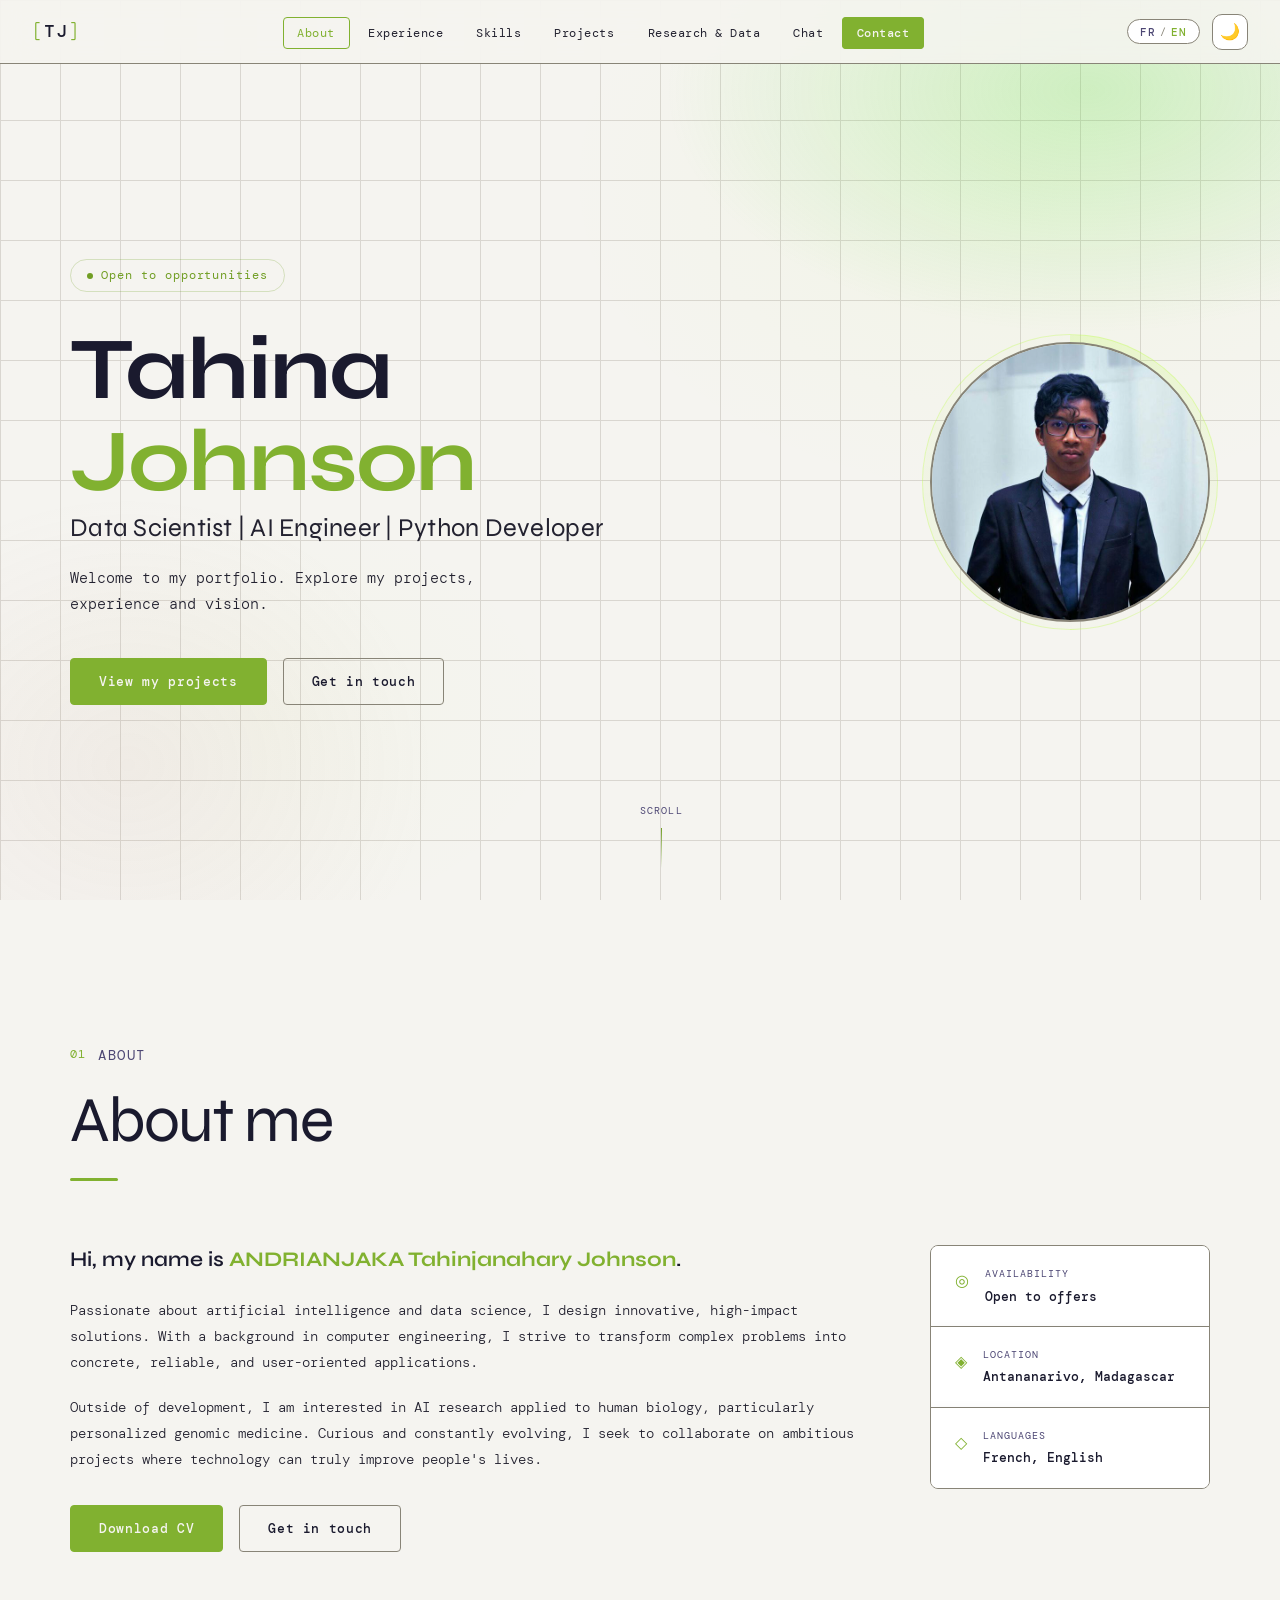
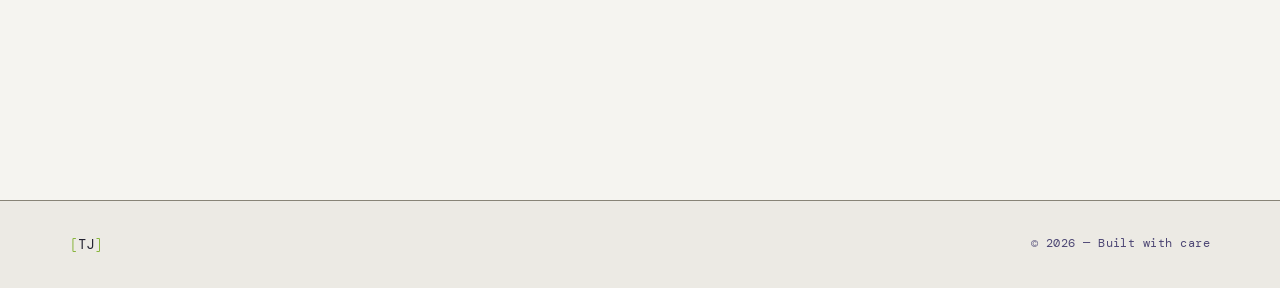
==== pages/about.html @ 4e6c9aa5 "premier envoi du portfolio" ====
<!DOCTYPE html>
<html lang="en">
<head>
  <meta charset="UTF-8" />
  <meta name="viewport" content="width=device-width, initial-scale=1.0" />
  <title>Portfolio — Your Name</title>
  <link rel="preconnect" href="https://fonts.googleapis.com" />
  <link rel="preconnect" href="https://fonts.gstatic.com" crossorigin />
  <link href="https://fonts.googleapis.com/css2?family=Syne:wght@400;600;700;800&family=DM+Mono:wght@300;400;500&display=swap" rel="stylesheet" />
  <link rel="stylesheet" href="../css/style.css" />
  <!-- Anti-flash: apply theme before render -->
  <script>
    (function(){
      var m = localStorage.getItem('portfolio-color-mode');
      if (!m) m = window.matchMedia('(prefers-color-scheme: light)').matches ? 'light' : 'dark';
      document.documentElement.setAttribute('data-color-mode', m);
    })();
  </script>
</head>
<body>

  <!-- HERO -->
  <section class="hero" id="hero">
    <div class="hero-noise"></div>
    <div class="hero-grid-lines"></div>
    <div class="container hero-inner">

      <div class="hero-split">
        <!-- LEFT: text -->
        <div class="hero-text">
          <div class="hero-tag"><span class="dot"></span> <span data-i18n="hero.available"></span></div>
          <h1 class="hero-title">
            Tahina <span class="accent">Johnson</span><br/>
            <span class="hero-sub" data-i18n="hero.role"></span>
          </h1>
          <p class="hero-desc" data-i18n="hero.desc"></p>
          <div class="hero-actions">
            <a href="projects.html" class="btn btn--primary" data-i18n="hero.cta_projects"></a>
            <a href="contact.html"  class="btn btn--ghost"   data-i18n="hero.cta_contact"></a>
          </div>
        </div>

        <!-- RIGHT: photo -->
        <div class="hero-photo-wrap">
          <div class="hero-photo-ring"></div>
          <img
            src="../assets/my-photo.png"
            alt="Profile photo"
            class="hero-photo"
            onerror="this.style.display='none';this.parentElement.querySelector('.hero-photo-placeholder').style.display='flex';"
          />
        </div>
      </div>

    </div>
    <div class="hero-scroll-hint">
      <span data-i18n="hero.scroll"></span>
      <div class="scroll-line"></div>
    </div>
  </section>

  <!-- ABOUT CONTENT -->
  <main class="page-main">
    <div class="container">

      <div class="page-header reveal">
        <div class="page-header-meta">
          <span class="section-index">01</span>
          <span class="page-breadcrumb" data-i18n="about.breadcrumb"></span>
        </div>
        <h1 class="page-title" data-i18n="about.title"></h1>
        <div class="page-title-line"></div>
      </div>

      <div class="about-body reveal">

        <div class="about-bio">
          <p class="about-greeting">
            <span data-i18n="about.bio_intro"></span>
            <strong class="accent"> ANDRIANJAKA Tahinjanahary Johnson</strong>.
          </p>
          <p class="about-text" data-i18n="about.bio_p1"></p>
          <p class="about-text" data-i18n="about.bio_p2"></p>
          <div class="about-actions">
            <a href="../assets/cv.pdf" download class="btn btn--primary" data-i18n="about.download_cv"></a>
            <a href="contact.html" class="btn btn--ghost" data-i18n="about.contact_me"></a>
          </div>
        </div>

        <aside class="about-sidebar">
          <div class="about-card">
            <span class="about-card-icon">◎</span>
            <div>
              <p class="about-card-label" data-i18n="about.available_label"></p>
              <p class="about-card-value accent" data-i18n="about.available_value"></p>
            </div>
          </div>
          <div class="about-card">
            <span class="about-card-icon">◈</span>
            <div>
              <p class="about-card-label">Location</p>
              <p class="about-card-value" data-i18n="about.location"></p>
            </div>
          </div>
          <div class="about-card">
            <span class="about-card-icon">◇</span>
            <div>
              <p class="about-card-label" data-i18n="about.lang_label"></p>
              <p class="about-card-value" data-i18n="about.lang_value"></p>
            </div>
          </div>
        </aside>

      </div>

    </div>
  </main>

  <footer class="footer">
    <div class="container footer-inner">
      <span class="footer-logo"><span class="logo-bracket">[</span>TJ<span class="logo-bracket">]</span></span>
      <span class="footer-copy" data-i18n="footer.copy"></span>
    </div>
  </footer>

  <script src="../js/i18n.js"></script>
  <script src="../js/nav.js"></script>
  <script>injectNav('about');</script>
</body>
</html>
---- css/style.css ----
/* === RESET & BASE === */
*, *::before, *::after { box-sizing: border-box; margin: 0; padding: 0; }

:root {
  /* ── Structural (unchanged) ── */
  --nav-h:        64px;
  --font-display: 'Syne', sans-serif;
  --font-mono:    'DM Mono', monospace;
  --accent:       #719e24;
  --accent-dim:   #8ecc20;
  /* page theme defaults */
  --page-accent:   #81b130;
  --page-halo-1:   rgba(91, 224, 65, 0.24);
  --page-halo-2:   rgba(201, 147, 147, 0.082);
  --page-h1-pos:   85% 10%;
  --page-h2-pos:   10% 85%;
  --page-grid-deg: 90deg;
  --page-grid-sz:  60px 60px;
}

/* ═══════════════════════════════════
   COLOR MODE — DARK (default)
═══════════════════════════════════ */
:root,
[data-color-mode="dark"] {
  --bg:      #0a0a0f;
  --bg-alt:  #0f0f17;
  --surface: #14141e;
  --border:  #414150;
  --text-1:  #f0eeea;
  --text-2:  #cdcdd3;
  --text-3:  #c8c8e2;

  /* Nav */
  --nav-bg:        rgba(10,10,15,0.85);
  --nav-bg-scroll: rgba(10,10,15,0.97);

  /* Cards */
  --card-hatch: var(--card-hatch);

  /* Inputs */
  --input-bg:    rgba(255,255,255,0.03);
  --input-focus: rgba(167,139,250,0.08);

  /* Theme toggle icon */
  --theme-icon: '☀️';
}

/* ═══════════════════════════════════
   COLOR MODE — LIGHT
═══════════════════════════════════ */
[data-color-mode="light"] {
  --bg:      #f5f4f0;
  --bg-alt:  #eceae4;
  --surface: #ffffff;
  --border:  #888477;
  --text-1:  #1a1a2e;
  --text-2:  #232230;
  --text-3:  #4d4774;

  /* Nav */
  --nav-bg:        rgba(245,244,240,0.88);
  --nav-bg-scroll: rgba(245,244,240,0.98);

  /* Cards */
  --card-hatch: rgba(0,0,0,0.012);

  /* Inputs */
  --input-bg:    rgba(0,0,0,0.03);
  --input-focus: rgba(167,139,250,0.06);

  /* Theme toggle icon */
  --theme-icon: '🌙';
}

html { scroll-behavior: smooth; font-size: 16px; }
body {
  background: var(--bg);
  color: var(--text-1);
  font-family: var(--font-display);
  overflow-x: hidden;
  line-height: 1.6;
}
a { color: inherit; text-decoration: none; }
ul { list-style: none; }

.container {
  width: min(1140px, 100% - 3rem);
  margin-inline: auto;
}

/* =====================
   PAGE THEMES
===================== */
[data-theme="experience"] {
  --page-accent: #3cc4ff; --page-halo-1: rgba(60,196,255,0.06); --page-halo-2: rgba(60,196,255,0.03);
  --page-h1-pos: 20% 15%; --page-h2-pos: 80% 80%; --page-grid-deg: 75deg; --page-grid-sz: 70px 70px;
}
[data-theme="skills"] {
  --page-accent: #a78bfa; --page-halo-1: rgba(167,139,250,0.07); --page-halo-2: rgba(167,139,250,0.03);
  --page-h1-pos: 50% 5%; --page-h2-pos: 50% 95%; --page-grid-deg: 90deg; --page-grid-sz: 48px 48px;
}
[data-theme="projects"] {
  --page-accent: #ff8c3c; --page-halo-1: rgba(255,140,60,0.07); --page-halo-2: rgba(255,140,60,0.03);
  --page-h1-pos: 90% 20%; --page-h2-pos: 5% 70%; --page-grid-deg: 60deg; --page-grid-sz: 80px 80px;
}
[data-theme="research"] {
  --page-accent: #2dd4bf; --page-halo-1: rgba(45,212,191,0.06); --page-halo-2: rgba(45,212,191,0.03);
  --page-h1-pos: 15% 20%; --page-h2-pos: 85% 75%; --page-grid-deg: 45deg; --page-grid-sz: 55px 55px;
}
[data-theme="chat"] {
  --page-accent: #f472b6; --page-halo-1: rgba(244,114,182,0.06); --page-halo-2: rgba(244,114,182,0.025);
  --page-h1-pos: 70% 10%; --page-h2-pos: 20% 80%; --page-grid-deg: 120deg; --page-grid-sz: 65px 65px;
}
[data-theme="contact"] {
  --page-accent: #fbbf24; --page-halo-1: rgba(251,191,36,0.06); --page-halo-2: rgba(251,191,36,0.025);
  --page-h1-pos: 80% 15%; --page-h2-pos: 15% 85%; --page-grid-deg: 90deg; --page-grid-sz: 72px 72px;
}

/* =====================
   NAVBAR
===================== */
.nav-wrapper {
  position: fixed;
  top: 0; left: 0; right: 0;
  z-index: 100;
}

.navbar {
  display: flex;
  align-items: center;
  justify-content: space-between;
  height: var(--nav-h);
  padding: 0 2rem;
  background: var(--nav-bg);
  backdrop-filter: blur(16px);
  border-bottom: 1px solid var(--border);
  transition: background 0.3s;
}

.navbar.scrolled { background: var(--nav-bg-scroll); }

.nav-logo {
  font-family: var(--font-mono);
  font-size: 1.1rem;
  font-weight: 500;
  letter-spacing: 0.05em;
  color: var(--text-1);
  transition: color 0.2s;
  flex-shrink: 0;
}
.nav-logo:hover { color: var(--page-accent, var(--accent)); }
.logo-bracket { color: var(--page-accent, var(--accent)); font-weight: 300; }

.nav-links {
  display: flex;
  align-items: center;
  gap: 0.25rem;
  flex: 1;
  justify-content: center;
}

.nav-link {
  font-family: var(--font-mono);
  font-size: 0.78rem;
  font-weight: 400;
  letter-spacing: 0.04em;
  color: var(--text-2);
  padding: 0.45rem 0.85rem;
  border-radius: 4px;
  border: 1px solid transparent;
  transition: color 0.2s, border-color 0.2s, background 0.2s;
  white-space: nowrap;
}
.nav-link:hover { color: var(--text-1); background: var(--surface); }
.nav-link.active { color: var(--page-accent) !important; border-color: var(--page-accent) !important; }
.nav-link--cta {
  color: var(--bg) !important;
  background: var(--page-accent, var(--accent));
  border-color: var(--page-accent, var(--accent));
  font-weight: 500;
}
.nav-link--cta:hover { opacity: 0.85; transform: translateY(-1px); }

/* Right side: lang + hamburger */
.nav-right {
  display: flex;
  align-items: center;
  gap: 0.75rem;
  flex-shrink: 0;
}

/* Lang switcher */
.lang-switch {
  display: flex;
  align-items: center;
  gap: 0.3rem;
  background: var(--surface);
  border: 1px solid var(--border);
  border-radius: 100px;
  padding: 0.3rem 0.75rem;
  cursor: pointer;
  transition: border-color 0.2s;
}
.lang-switch:hover { border-color: var(--text-3); }

.lang-opt {
  font-family: var(--font-mono);
  font-size: 0.68rem;
  font-weight: 500;
  letter-spacing: 0.08em;
  color: var(--text-3);
  transition: color 0.2s;
}
.lang-opt.lang-active { color: var(--page-accent, var(--accent)); }
.lang-sep { font-family: var(--font-mono); font-size: 0.6rem; color: var(--border); }

/* Hamburger */
.hamburger {
  display: none;
  flex-direction: column;
  gap: 5px;
  background: none;
  border: none;
  cursor: pointer;
  padding: 4px;
}
.hamburger span {
  display: block;
  width: 22px; height: 1.5px;
  background: var(--text-2);
  transition: transform 0.3s, opacity 0.3s;
}
.hamburger.open span:nth-child(1) { transform: translateY(6.5px) rotate(45deg); }
.hamburger.open span:nth-child(2) { opacity: 0; }
.hamburger.open span:nth-child(3) { transform: translateY(-6.5px) rotate(-45deg); }

/* =====================
   HERO
===================== */
.hero {
  position: relative;
  min-height: 100svh;
  display: flex;
  align-items: center;
  overflow: hidden;
  padding-top: var(--nav-h);
}

.hero-noise {
  position: absolute; inset: 0;
  background-image:
    radial-gradient(ellipse 60% 60% at 80% 20%, rgba(184,255,60,0.06) 0%, transparent 60%),
    radial-gradient(ellipse 40% 40% at 20% 80%, rgba(184,255,60,0.03) 0%, transparent 60%);
  pointer-events: none;
}

.hero-grid-lines {
  position: absolute; inset: 0;
  background-image:
    linear-gradient(var(--border) 1px, transparent 1px),
    linear-gradient(90deg, var(--border) 1px, transparent 1px);
  background-size: 60px 60px;
  opacity: 0.4;
  pointer-events: none;
}

.hero-inner {
  position: relative;
  z-index: 1;
  padding-block: 5rem;
}

/* Hero split layout (text left, photo right) */
.hero-split {
  display: grid;
  grid-template-columns: 1fr auto;
  align-items: center;
  gap: 4rem;
}

.hero-text { max-width: 600px; }

.hero-tag {
  display: inline-flex;
  align-items: center;
  gap: 0.5rem;
  font-family: var(--font-mono);
  font-size: 0.75rem;
  letter-spacing: 0.08em;
  color: var(--accent);
  border: 1px solid rgba(118, 163, 41, 0.25);
  border-radius: 100px;
  padding: 0.35rem 1rem;
  margin-bottom: 2rem;
  animation: fadeUp 0.8s 0.1s both;
}

.dot {
  width: 6px; height: 6px;
  border-radius: 50%;
  background: var(--accent);
  animation: pulse 2s infinite;
}
@keyframes pulse { 0%,100%{opacity:1} 50%{opacity:0.3} }

.hero-title {
  font-size: clamp(3rem, 7vw, 5.5rem);
  font-weight: 700;
  line-height: 1.05;
  letter-spacing: -0.02em;
  margin-bottom: 1.5rem;
  animation: fadeUp 0.8s 0.2s both;
}

.accent { color: var(--page-accent, var(--accent)); }

.hero-sub {
  display: block;
  font-size: clamp(1rem, 2.2vw, 1.6rem);
  font-weight: 400;
  color: var(--text-2);
  letter-spacing: 0.01em;
  margin-top: 0.25em;
}

.hero-desc {
  max-width: 480px;
  color: var(--text-2);
  font-size: 0.95rem;
  font-family: var(--font-mono);
  font-weight: 300;
  line-height: 1.7;
  margin-bottom: 2.5rem;
  animation: fadeUp 0.8s 0.3s both;
}

.hero-actions {
  display: flex;
  gap: 1rem;
  flex-wrap: wrap;
  animation: fadeUp 0.8s 0.4s both;
}

/* Photo */
.hero-photo-wrap {
  position: relative;
  width: 280px; height: 280px;
  flex-shrink: 0;
  animation: fadeUp 0.8s 0.35s both;
}

.hero-photo-ring {
  position: absolute;
  inset: -8px;
  border-radius: 50%;
  border: 1.5px solid rgba(184,255,60,0.3);
  animation: spinRing 14s linear infinite;
  background: conic-gradient(
    from 0deg,
    rgba(184,255,60,0.2) 0%,
    transparent 40%,
    rgba(184,255,60,0.08) 70%,
    transparent 100%
  );
}
@keyframes spinRing { from{transform:rotate(0deg)} to{transform:rotate(360deg)} }

.hero-photo {
  width: 100%; height: 100%;
  object-fit: cover;
  border-radius: 50%;
  border: 2px solid var(--border);
  display: block;
  position: relative;
  z-index: 1;
}

.hero-photo-placeholder {
  position: absolute; inset: 0;
  border-radius: 50%;
  background: var(--surface);
  border: 2px solid var(--border);
  display: flex;
  align-items: center;
  justify-content: center;
  z-index: 1;
  font-family: var(--font-mono);
  font-size: 2.2rem;
  font-weight: 700;
  color: var(--accent);
  letter-spacing: 0.05em;
}

/* Scroll hint */
.hero-scroll-hint {
  position: absolute;
  bottom: 2rem; left: 50%;
  transform: translateX(-50%);
  display: flex;
  flex-direction: column;
  align-items: center;
  gap: 0.5rem;
  animation: fadeUp 1s 0.8s both;
}
.hero-scroll-hint span {
  font-family: var(--font-mono);
  font-size: 0.65rem;
  letter-spacing: 0.12em;
  color: var(--text-3);
  text-transform: uppercase;
}
.scroll-line {
  width: 1px; height: 40px;
  background: linear-gradient(var(--accent), transparent);
  animation: scrollDown 1.8s ease-in-out infinite;
}
@keyframes scrollDown {
  0%   { transform:scaleY(0); transform-origin:top; opacity:0; }
  40%  { transform:scaleY(1); transform-origin:top; opacity:1; }
  60%  { transform:scaleY(1); transform-origin:bottom; opacity:1; }
  100% { transform:scaleY(0); transform-origin:bottom; opacity:0; }
}

/* Buttons */
.btn {
  display: inline-flex;
  align-items: center;
  gap: 0.5rem;
  padding: 0.75rem 1.75rem;
  font-family: var(--font-mono);
  font-size: 0.82rem;
  font-weight: 500;
  letter-spacing: 0.05em;
  border-radius: 4px;
  border: 1px solid transparent;
  cursor: pointer;
  transition: all 0.2s;
}
.btn--primary {
  background: var(--page-accent, var(--accent));
  color: var(--bg);
  border-color: var(--page-accent, var(--accent));
}
.btn--primary:hover { opacity: 0.85; transform: translateY(-2px); }
.btn--ghost {
  background: transparent;
  color: var(--text-1);
  border-color: var(--border);
}
.btn--ghost:hover { border-color: var(--text-2); transform: translateY(-2px); }

/* =====================
   ABOUT SECTION
===================== */
.about-body {
  display: grid;
  grid-template-columns: 1fr 280px;
  gap: 4rem;
  align-items: start;
}

.about-greeting {
  font-size: clamp(1.1rem, 2vw, 1.3rem);
  font-weight: 600;
  color: var(--text-1);
  margin-bottom: 1.5rem;
  line-height: 1.4;
}

.about-text {
  font-family: var(--font-mono);
  font-size: 0.9rem;
  font-weight: 300;
  color: var(--text-2);
  line-height: 1.8;
  margin-bottom: 1.2rem;
}

.about-actions {
  display: flex;
  gap: 1rem;
  flex-wrap: wrap;
  margin-top: 2rem;
}

.about-sidebar {
  display: flex;
  flex-direction: column;
  border: 1px solid var(--border);
  border-radius: 8px;
  overflow: hidden;
}

.about-card {
  display: flex;
  align-items: flex-start;
  gap: 1rem;
  padding: 1.25rem 1.5rem;
  background: var(--surface);
  border-bottom: 1px solid var(--border);
  transition: background 0.2s;
}
.about-card:last-child { border-bottom: none; }
.about-card:hover { background: var(--bg-alt); }

.about-card-icon {
  font-size: 1rem;
  color: var(--page-accent, var(--accent));
  flex-shrink: 0;
  margin-top: 2px;
}
.about-card-label {
  font-family: var(--font-mono);
  font-size: 0.65rem;
  letter-spacing: 0.1em;
  color: var(--text-3);
  text-transform: uppercase;
  margin-bottom: 0.3rem;
}
.about-card-value {
  font-family: var(--font-mono);
  font-size: 0.82rem;
  font-weight: 500;
  color: var(--text-1);
  line-height: 1.4;
}

/* =====================
   COMING SOON
===================== */
.coming-soon {
  display: flex;
  flex-direction: column;
  align-items: center;
  justify-content: center;
  gap: 1.25rem;
  min-height: 220px;
  border: 1px dashed var(--border);
  border-radius: 8px;
  background: repeating-linear-gradient(
    -45deg, transparent, transparent 8px,
    var(--card-hatch) 8px, var(--card-hatch) 16px
  );
}
.cs-icon {
  font-size: 2rem;
  color: var(--page-accent, var(--accent));
  opacity: 0.4;
  animation: rotate 6s linear infinite;
}
@keyframes rotate { from{transform:rotate(0deg)} to{transform:rotate(360deg)} }
.cs-text {
  font-family: var(--font-mono);
  font-size: 0.78rem;
  letter-spacing: 0.1em;
  color: var(--text-3);
  text-transform: uppercase;
}

/* =====================
   FOOTER
===================== */
.footer {
  padding-block: 2rem;
  border-top: 1px solid var(--border);
}
.footer-inner {
  display: flex;
  align-items: center;
  justify-content: space-between;
  gap: 1rem;
  flex-wrap: wrap;
}
.footer-logo {
  font-family: var(--font-mono);
  font-size: 0.9rem;
  color: var(--text-2);
}
.footer-copy {
  font-family: var(--font-mono);
  font-size: 0.72rem;
  color: var(--text-3);
  letter-spacing: 0.04em;
}

/* =====================
   INNER PAGES
===================== */
.page-main {
  position: relative;
  min-height: 100svh;
  padding-top: calc(var(--nav-h) + 5rem);
  padding-bottom: 7rem;
  overflow: hidden;
}
.page-main::before {
  content: '';
  position: fixed; inset: 0;
  background-image:
    linear-gradient(var(--page-grid-deg), var(--border) 1px, transparent 1px),
    linear-gradient(calc(var(--page-grid-deg) + 90deg), var(--border) 1px, transparent 1px);
  background-size: var(--page-grid-sz);
  opacity: 0.28;
  pointer-events: none;
  z-index: 0;
}
.page-main::after {
  content: '';
  position: fixed; inset: 0;
  background:
    radial-gradient(ellipse 55% 45% at var(--page-h1-pos), var(--page-halo-1) 0%, transparent 60%),
    radial-gradient(ellipse 40% 50% at var(--page-h2-pos), var(--page-halo-2) 0%, transparent 60%);
  pointer-events: none;
  z-index: 0;
}
.page-main .container { position: relative; z-index: 1; }

.page-header { margin-bottom: 4rem; }
.page-header-meta {
  display: flex;
  align-items: center;
  gap: 0.75rem;
  margin-bottom: 1.25rem;
}
.page-breadcrumb {
  font-family: var(--font-mono);
  font-size: 0.9rem;
  letter-spacing: 0.1em;
  color: var(--text-3);
  text-transform: uppercase;
}
.section-index {
  font-family: var(--font-mono);
  font-size: 0.72rem;
  color: var(--page-accent, var(--accent));
  letter-spacing: 0.1em;
}
.page-title {
  font-size: clamp(2rem, 5vw, 5rem);
  font-weight: 350;
  letter-spacing: -0.025em;
  line-height: 1.05;
  color: var(--text-1);
  margin-bottom: 1.5rem;
}
.page-title-line {
  width: 48px; height: 3px;
  background: var(--page-accent, var(--accent));
  border-radius: 2px;
}

/* =====================
   ANIMATIONS
===================== */
@keyframes fadeUp {
  from { opacity: 0; transform: translateY(24px); }
  to   { opacity: 1; transform: translateY(0); }
}

/* =====================
   RESPONSIVE
===================== */
@media (max-width: 900px) {
  .nav-links {
    position: fixed;
    top: var(--nav-h); left: 0; right: 0;
    background: var(--nav-bg-scroll);
    flex-direction: column;
    align-items: stretch;
    padding: 1.5rem 1.5rem 2rem;
    gap: 0.25rem;
    border-bottom: 1px solid var(--border);
    transform: translateY(-110%);
    opacity: 0;
    transition: transform 0.35s cubic-bezier(0.4,0,0.2,1), opacity 0.35s;
    pointer-events: none;
  }
  .nav-links.open { transform: translateY(0); opacity: 1; pointer-events: auto; }
  .nav-link { font-size: 0.9rem; padding: 0.75rem 1rem; }
  .hamburger { display: flex; }

  .hero-split {
    grid-template-columns: 1fr;
    text-align: center;
  }
  .hero-photo-wrap {
    width: 200px; height: 200px;
    margin: 0 auto;
    order: -1;
  }
  .hero-desc { max-width: 100%; }
  .hero-actions { justify-content: center; }
  .hero-tag { margin-left: auto; margin-right: auto; }

  .about-body {
    grid-template-columns: 1fr;
    gap: 2.5rem;
  }
}

@media (max-width: 560px) {
  .hero-actions { flex-direction: column; }
  .btn { justify-content: center; }
  .page-title { font-size: clamp(2rem, 10vw, 3rem); }
  .about-actions { flex-direction: column; }
  .lang-switch { padding: 0.25rem 0.6rem; }
}

/* =====================
   EXPERIENCE PAGE
===================== */
.exp-title-icon {
  margin-right: 0.6rem;
  font-size: 0.85em;
  filter: sepia(0.4) saturate(1.2);
}

/* Timeline wrapper */
.exp-timeline {
  display: flex;
  flex-direction: column;
  gap: 0;
}

/* Card shell — coming-soon texture */
.exp-card {
  border-radius: 12px;
  border: 1px solid var(--border);
  background: repeating-linear-gradient(
    -45deg,
    transparent,
    transparent 10px,
    var(--card-hatch) 10px,
    var(--card-hatch) 20px
  );
  overflow: hidden;
  transition: border-color 0.3s, box-shadow 0.3s;
}

.exp-card:hover {
  border-color: rgba(60,196,255,0.25);
  box-shadow: 0 0 40px rgba(60,196,255,0.05);
}

/* Inner grid: 2 columns */
.exp-card-inner {
  display: grid;
  grid-template-columns: 1fr 1fr;
  min-height: 340px;
}

/* Z-pattern: odd card = text left / details right */
.exp-card--odd .exp-main    { order: 1; border-right: 1px solid var(--border); }
.exp-card--odd .exp-details { order: 2; }

/* Z-pattern: even card = details left / text right */
.exp-card--even .exp-details { order: 1; border-right: 1px solid var(--border); }
.exp-card--even .exp-main    { order: 2; }

/* Main block (title + image) */
.exp-main {
  padding: 2.25rem 2rem;
  display: flex;
  flex-direction: column;
  gap: 0.75rem;
}

.exp-badge {
  display: inline-flex;
  align-items: center;
  align-self: flex-start;
  font-family: var(--font-mono);
  font-size: 0.65rem;
  font-weight: 500;
  letter-spacing: 0.1em;
  text-transform: uppercase;
  padding: 0.25rem 0.75rem;
  border-radius: 100px;
  background: rgba(60,196,255,0.1);
  color: #3cc4ff;
  border: 1px solid rgba(60,196,255,0.25);
}

.exp-badge--intern {
  background: rgba(167,139,250,0.1);
  color: #a78bfa;
  border-color: rgba(167,139,250,0.25);
}

.exp-role {
  font-size: clamp(1.2rem, 2.2vw, 1.55rem);
  font-weight: 700;
  letter-spacing: -0.015em;
  line-height: 1.2;
  color: var(--text-1);
}

.exp-company {
  display: flex;
  align-items: center;
  gap: 0.5rem;
  flex-wrap: wrap;
}

.exp-company-name {
  font-family: var(--font-mono);
  font-size: 0.82rem;
  font-weight: 500;
  color: var(--page-accent, #3cc4ff);
}

.exp-dot-sep {
  color: var(--text-3);
  font-size: 0.9rem;
}

.exp-period {
  font-family: var(--font-mono);
  font-size: 0.75rem;
  color: var(--text-3);
  letter-spacing: 0.04em;
}

/* Illustrative image area */
.exp-image-wrap {
  margin-top: auto;
  padding-top: 1.25rem;
}

.exp-image-placeholder {
  position: relative;
  height: 120px;
  border-radius: 8px;
  border: 1px solid var(--border);
  overflow: hidden;
  background: var(--bg);
}

/* Code illustration */
.exp-image--code {
  background: linear-gradient(135deg, #0d1117 0%, #0a0a0f 100%);
  padding: 1.25rem;
}

.code-lines {
  display: flex;
  flex-direction: column;
  gap: 0.5rem;
}

.code-lines span {
  display: block;
  height: 6px;
  border-radius: 3px;
  background: linear-gradient(90deg, rgba(60,196,255,0.3), rgba(60,196,255,0.1));
}

.code-lines span:nth-child(even) {
  background: linear-gradient(90deg, rgba(184,255,60,0.2), rgba(184,255,60,0.06));
  margin-left: 1.5rem;
}

.code-badge {
  position: absolute;
  bottom: 0.6rem;
  right: 0.75rem;
  font-family: var(--font-mono);
  font-size: 0.6rem;
  letter-spacing: 0.1em;
  color: rgba(60,196,255,0.7);
  background: rgba(60,196,255,0.08);
  border: 1px solid rgba(60,196,255,0.15);
  border-radius: 4px;
  padding: 0.15rem 0.5rem;
}

.code-badge--cyan { color: rgba(60,196,255,0.7); background: rgba(60,196,255,0.08); border-color: rgba(60,196,255,0.15); }

/* AI/NLP illustration */
.exp-image--ai { background: linear-gradient(135deg, #080d14 0%, #0a0a0f 100%); }

.ai-nodes {
  position: absolute;
  inset: 0;
}

.ai-edges {
  position: absolute;
  inset: 0;
  width: 100%; height: 100%;
}

.ai-node {
  position: absolute;
  width: 10px; height: 10px;
  border-radius: 50%;
  background: rgba(60,196,255,0.6);
  border: 1px solid rgba(60,196,255,0.4);
  transform: translate(-50%, -50%);
  animation: nodePulse 3s ease-in-out infinite;
}

.ai-node:nth-child(2) { animation-delay: 0.8s; }
.ai-node:nth-child(3) { animation-delay: 1.6s; }

.ai-node--sm {
  width: 6px; height: 6px;
  background: rgba(167,139,250,0.5);
  border-color: rgba(167,139,250,0.3);
}

@keyframes nodePulse {
  0%, 100% { box-shadow: 0 0 0 0 rgba(60,196,255,0.4); }
  50%       { box-shadow: 0 0 0 4px rgba(60,196,255,0); }
}

/* Details block (bullets) */
.exp-details {
  padding: 2.25rem 2rem;
  display: flex;
  flex-direction: column;
  gap: 1rem;
  justify-content: center;
}

.exp-details-label {
  font-family: var(--font-mono);
  font-size: 0.65rem;
  letter-spacing: 0.12em;
  text-transform: uppercase;
  color: var(--text-3);
}

.exp-bullets {
  display: flex;
  flex-direction: column;
  gap: 0.75rem;
  list-style: none;
}

.exp-bullets li {
  display: flex;
  align-items: flex-start;
  gap: 0.75rem;
  font-family: var(--font-mono);
  font-size: 0.85rem;
  font-weight: 300;
  color: var(--text-2);
  line-height: 1.5;
}

.exp-bullets li::before {
  content: '▸';
  color: #3cc4ff;
  flex-shrink: 0;
  font-size: 0.75rem;
  margin-top: 2px;
}

/* Tech tags */
.exp-tags {
  display: flex;
  flex-wrap: wrap;
  gap: 0.4rem;
  margin-top: 0.5rem;
}

.exp-tag {
  font-family: var(--font-mono);
  font-size: 0.65rem;
  letter-spacing: 0.06em;
  color: var(--text-3);
  background: var(--surface);
  border: 1px solid var(--border);
  border-radius: 4px;
  padding: 0.2rem 0.55rem;
}

/* Connector between cards */
.exp-connector {
  display: flex;
  align-items: center;
  justify-content: center;
  flex-direction: column;
  padding: 1rem 0;
  gap: 0;
}

.exp-connector-line {
  width: 1px;
  height: 28px;
  background: linear-gradient(var(--border), transparent);
}

.exp-connector-line:last-child {
  background: linear-gradient(transparent, var(--border));
}

.exp-connector-dot {
  width: 8px; height: 8px;
  border-radius: 50%;
  background: var(--page-accent, #3cc4ff);
  border: 2px solid var(--bg);
  box-shadow: 0 0 0 2px var(--page-accent, #3cc4ff);
  flex-shrink: 0;
}

/* =====================
   RESPONSIVE — EXPERIENCE
===================== */
@media (max-width: 768px) {
  .exp-card-inner {
    grid-template-columns: 1fr;
  }

  /* Stack in reading order on mobile: badge → title → period → bullets → image */
  .exp-card--odd .exp-main,
  .exp-card--odd .exp-details,
  .exp-card--even .exp-main,
  .exp-card--even .exp-details {
    order: unset;
    border-right: none;
    border-bottom: 1px solid var(--border);
  }

  .exp-card--odd .exp-main    { order: 1; }
  .exp-card--odd .exp-details { order: 2; border-bottom: none; }
  .exp-card--even .exp-main   { order: 1; }
  .exp-card--even .exp-details { order: 2; border-bottom: none; }

  .exp-main, .exp-details { padding: 1.5rem; }

  .exp-image-placeholder { height: 90px; }
}

/* =====================
   SKILLS PAGE
===================== */
.sk-section {
  margin-bottom: 4.5rem;
}

.sk-section-header {
  display: flex;
  align-items: center;
  gap: 0.75rem;
  margin-bottom: 2rem;
  padding-bottom: 1rem;
  border-bottom: 1px solid var(--border);
}

.sk-section-icon {
  font-size: 1.2rem;
  line-height: 1;
}

.sk-section-title {
  font-size: 1.3rem;
  font-weight: 700;
  letter-spacing: -0.01em;
  color: var(--text-1);
}

/* Grid */
.sk-grid {
  display: grid;
  grid-template-columns: repeat(auto-fill, minmax(200px, 1fr));
  gap: 1.25rem;
}

.sk-grid--tech {
  grid-template-columns: repeat(auto-fill, minmax(170px, 1fr));
}

/* Card */
.sk-card {
  position: relative;
  display: flex;
  flex-direction: column;
  align-items: center;
  text-align: center;
  gap: 0.9rem;
  padding: 2rem 1.5rem 1.75rem;
  border-radius: 20px;
  border: 1px solid var(--border);
  background: repeating-linear-gradient(
    -45deg,
    transparent,
    transparent 10px,
    var(--card-hatch) 10px,
    var(--card-hatch) 20px
  );
  cursor: default;
  transition:
    border-color 0.3s,
    transform 0.3s cubic-bezier(0.34,1.56,0.64,1),
    box-shadow 0.3s,
    background 0.3s;
  overflow: hidden;
}

/* Glow layer on hover */
.sk-card::before {
  content: '';
  position: absolute;
  inset: 0;
  border-radius: inherit;
  background: radial-gradient(
    ellipse 80% 60% at 50% 0%,
    rgba(167,139,250,0.12),
    transparent 70%
  );
  opacity: 0;
  transition: opacity 0.35s;
  pointer-events: none;
}

.sk-card:hover::before { opacity: 1; }

.sk-card:hover {
  border-color: rgba(167,139,250,0.35);
  transform: translateY(-5px) scale(1.02);
  box-shadow:
    0 8px 32px rgba(167,139,250,0.1),
    0 2px 8px rgba(0,0,0,0.3);
}

/* Icon wrapper */
.sk-card-icon-wrap {
  width: 56px;
  height: 56px;
  display: flex;
  align-items: center;
  justify-content: center;
  border-radius: 14px;
  background: var(--surface);
  border: 1px solid var(--border);
  transition: border-color 0.3s, background 0.3s;
  flex-shrink: 0;
}

.sk-card:hover .sk-card-icon-wrap {
  border-color: rgba(167,139,250,0.3);
  background: rgba(167,139,250,0.06);
}

.sk-card-icon {
  width: 30px;
  height: 30px;
  object-fit: contain;
  /* Keep colors but allow slight brightness on hover */
  transition: transform 0.3s;
}

.sk-card:hover .sk-card-icon { transform: scale(1.1); }

.sk-card-icon-fallback {
  font-size: 1.4rem;
  color: var(--page-accent, #a78bfa);
  align-items: center;
  justify-content: center;
}

/* Text */
.sk-card-name {
  font-size: 0.98rem;
  font-weight: 700;
  letter-spacing: -0.005em;
  color: var(--text-1);
  line-height: 1.25;
}

.sk-card-desc {
  font-family: var(--font-mono);
  font-size: 0.75rem;
  font-weight: 300;
  color: var(--text-3);
  line-height: 1.55;
}

/* Responsive */
@media (max-width: 640px) {
  .sk-grid,
  .sk-grid--tech {
    grid-template-columns: repeat(2, 1fr);
    gap: 0.85rem;
  }
  .sk-card { padding: 1.5rem 1rem 1.25rem; border-radius: 16px; }
  .sk-card-icon-wrap { width: 46px; height: 46px; }
  .sk-card-icon { width: 24px; height: 24px; }
}

@media (max-width: 360px) {
  .sk-grid,
  .sk-grid--tech { grid-template-columns: 1fr; }
}

/* =====================
   PROJECTS PAGE
===================== */
.proj-list {
  display: flex;
  flex-direction: column;
  gap: 2rem;
}

/* Card shell */
.proj-card {
  border-radius: 16px;
  border: 1px solid var(--border);
  background: repeating-linear-gradient(
    -45deg,
    transparent,
    transparent 10px,
    var(--card-hatch) 10px,
    var(--card-hatch) 20px
  );
  overflow: hidden;
  transition: border-color 0.3s, box-shadow 0.3s, transform 0.3s;
}

.proj-card:hover {
  border-color: rgba(255,140,60,0.3);
  box-shadow: 0 8px 40px rgba(255,140,60,0.06);
  transform: translateY(-3px);
}

/* Inner flex row */
.proj-card-inner {
  display: flex;
  min-height: 320px;
}

/* ---- LEFT ---- */
.proj-left {
  flex: 0 0 340px;
  display: flex;
  flex-direction: column;
  padding: 2rem;
  border-right: 1px solid var(--border);
  background: var(--card-hatch);
  gap: 1.25rem;
}

.proj-title {
  display: flex;
  align-items: flex-start;
  gap: 0.6rem;
  font-size: 1.15rem;
  font-weight: 700;
  letter-spacing: -0.015em;
  line-height: 1.3;
  color: #dd8e26;
}

.proj-emoji {
  font-size: 1.2rem;
  flex-shrink: 0;
  margin-top: 1px;
}

/* Project image */
.proj-image-wrap {
  position: relative;
  flex: 1;
  border-radius: 12px;
  overflow: hidden;
  border: 1px solid var(--border);
  background: var(--surface);
  min-height: 180px;
}

.proj-image {
  width: 100%;
  height: 100%;
  object-fit: cover;
  display: block;
  transition: transform 0.5s ease;
}

.proj-card:hover .proj-image { transform: scale(1.04); }

.proj-image-fallback {
  position: absolute;
  inset: 0;
  display: flex;
  align-items: center;
  justify-content: center;
  font-size: 3.5rem;
  opacity: 0.25;
}

.proj-image-wrap--fallback .proj-image-fallback { opacity: 0.25; }

/* ---- RIGHT ---- */
.proj-right {
  flex: 1;
  padding: 2rem 2.25rem;
  display: flex;
  flex-direction: column;
  gap: 1.5rem;
  justify-content: space-between;
}

.proj-desc {
  font-family: var(--font-mono);
  font-size: 0.875rem;
  font-weight: 300;
  color: #b0aec0;
  line-height: 1.8;
  text-align: justify;
  flex: 1;
}

/* Tags */
.proj-tags {
  display: flex;
  flex-wrap: wrap;
  gap: 0.5rem;
}

.proj-tag {
  font-family: var(--font-mono);
  font-size: 0.7rem;
  font-weight: 500;
  letter-spacing: 0.03em;
  color: #1a1a2e;
  background: #f0eeea;
  border-radius: 100px;
  padding: 0.3rem 0.85rem;
  white-space: nowrap;
}

/* Action buttons */
.proj-actions {
  display: flex;
  gap: 0.75rem;
  flex-wrap: wrap;
}

.proj-btn {
  display: inline-flex;
  align-items: center;
  gap: 0.5rem;
  padding: 0.55rem 1.25rem;
  font-family: var(--font-mono);
  font-size: 0.75rem;
  font-weight: 500;
  letter-spacing: 0.06em;
  border-radius: 6px;
  border: 1px solid transparent;
  cursor: pointer;
  transition: all 0.2s;
  text-decoration: none;
}

.proj-btn--github {
  background: #c0392b;
  color: #fff;
  border-color: #c0392b;
}

.proj-btn--github:hover {
  background: #a93226;
  border-color: #a93226;
  transform: translateY(-2px);
  box-shadow: 0 4px 16px rgba(192,57,43,0.35);
}

.proj-btn--demo {
  background: #1e8449;
  color: #fff;
  border-color: #1e8449;
}

.proj-btn--demo:hover {
  background: #196f3d;
  border-color: #196f3d;
  transform: translateY(-2px);
  box-shadow: 0 4px 16px rgba(30,132,73,0.35);
}

/* =====================
   RESPONSIVE — PROJECTS
===================== */
@media (max-width: 840px) {
  .proj-card-inner {
    flex-direction: column;
  }

  .proj-left {
    flex: none;
    border-right: none;
    border-bottom: 1px solid var(--border);
    padding: 1.75rem 1.75rem 1.5rem;
    gap: 1rem;
  }

  .proj-image-wrap { min-height: 200px; max-height: 240px; }

  .proj-right {
    padding: 1.5rem 1.75rem 1.75rem;
    gap: 1.25rem;
  }
}

@media (max-width: 480px) {
  .proj-left, .proj-right { padding: 1.25rem; }
  .proj-desc { font-size: 0.82rem; }
  .proj-actions { gap: 0.5rem; }
  .proj-btn { padding: 0.5rem 1rem; font-size: 0.7rem; }
}

/* =====================
   RESEARCH PAGE
===================== */

/* Intro paragraph after title */
.res-intro {
  font-family: var(--font-mono);
  font-size: 0.9rem;
  font-weight: 300;
  color: var(--text-2);
  line-height: 1.8;
  max-width: 700px;
  margin-top: 1.5rem;
  padding-top: 1.5rem;
  border-top: 1px solid var(--border);
}

/* ── Two-column asymmetric layout ── */
.res-layout {
  display: grid;
  grid-template-columns: 1fr 320px;
  gap: 2rem;
  align-items: start;
}

/* Shared block wrapper */
.res-block {
  margin-bottom: 2.5rem;
}
.res-block:last-child { margin-bottom: 0; }

.res-block-title {
  font-size: 1rem;
  font-weight: 700;
  letter-spacing: 0.02em;
  color: var(--text-1);
  margin-bottom: 1.25rem;
  display: flex;
  align-items: center;
  gap: 0.5rem;
}

.res-block-title::before {
  content: '';
  display: inline-block;
  width: 3px;
  height: 1em;
  background: var(--page-accent, #2dd4bf);
  border-radius: 2px;
  flex-shrink: 0;
}

/* ── LEFT — Axes ── */
.res-axes {
  display: flex;
  flex-direction: column;
  gap: 0.85rem;
  list-style: none;
}

.res-axis-item {
  display: flex;
  align-items: flex-start;
  gap: 1rem;
  padding: 1.1rem 1.25rem;
  border-radius: 12px;
  border: 1px solid var(--border);
  background: repeating-linear-gradient(
    -45deg, transparent, transparent 10px,
    rgba(255,255,255,0.006) 10px, rgba(255,255,255,0.006) 20px
  );
  transition: border-color 0.25s, background 0.25s;
}

.res-axis-item:hover {
  border-color: rgba(45,212,191,0.3);
  background: rgba(45,212,191,0.03);
}

.res-axis-icon {
  font-size: 1.35rem;
  flex-shrink: 0;
  line-height: 1;
  margin-top: 2px;
}

.res-axis-label {
  font-size: 0.88rem;
  font-weight: 600;
  color: var(--text-1);
  margin-bottom: 0.25rem;
}

.res-axis-desc {
  font-family: var(--font-mono);
  font-size: 0.75rem;
  font-weight: 300;
  color: var(--text-3);
  line-height: 1.55;
}

/* ── LEFT — Research project cards ── */
.res-projects {
  display: flex;
  flex-direction: column;
  gap: 1rem;
}

.res-proj-card {
  padding: 1.5rem;
  border-radius: 14px;
  border: 1px solid var(--border);
  background: repeating-linear-gradient(
    -45deg, transparent, transparent 10px,
    var(--card-hatch) 10px, var(--card-hatch) 20px
  );
  display: flex;
  flex-direction: column;
  gap: 0.75rem;
  cursor: default;
  transition: transform 0.25s cubic-bezier(0.34,1.56,0.64,1), border-color 0.25s, box-shadow 0.25s;
}

.res-proj-card:hover {
  transform: scale(1.02);
  border-color: rgba(45,212,191,0.3);
  box-shadow: 0 6px 28px rgba(45,212,191,0.07);
}

.res-proj-title {
  font-size: 1rem;
  font-weight: 700;
  letter-spacing: -0.01em;
  color: var(--text-1);
  line-height: 1.3;
}

.res-proj-desc {
  font-family: var(--font-mono);
  font-size: 0.78rem;
  font-weight: 300;
  color: var(--text-2);
  line-height: 1.7;
}

.res-proj-badges {
  display: flex;
  flex-wrap: wrap;
  gap: 0.4rem;
}

.res-badge {
  font-family: var(--font-mono);
  font-size: 0.65rem;
  font-weight: 500;
  letter-spacing: 0.04em;
  color: #2dd4bf;
  background: rgba(45,212,191,0.08);
  border: 1px solid rgba(45,212,191,0.2);
  border-radius: 100px;
  padding: 0.22rem 0.7rem;
  white-space: nowrap;
}

/* ── RIGHT — Sticky column ── */
.res-right {
  display: flex;
  flex-direction: column;
  gap: 1.5rem;
  position: sticky;
  top: calc(var(--nav-h) + 2rem);
}

/* Media card */
.res-media-card {
  border-radius: 14px;
  border: 1px solid var(--border);
  background: repeating-linear-gradient(
    -45deg, transparent, transparent 10px,
    var(--card-hatch) 10px, var(--card-hatch) 20px
  );
  overflow: hidden;
}

.res-media-title {
  font-size: 0.88rem;
  font-weight: 700;
  color: var(--text-1);
  padding: 1.1rem 1.25rem;
  border-bottom: 1px solid var(--border);
  line-height: 1.4;
}

.res-media-img-wrap {
  position: relative;
  /* Portrait ratio ~4:5 */
  aspect-ratio: 4 / 5;
  background: var(--surface);
  overflow: hidden;
}

.res-media-img {
  width: 100%;
  height: 100%;
  object-fit: cover;
  display: block;
  transition: transform 0.5s ease;
}

.res-media-card:hover .res-media-img { transform: scale(1.04); }

.res-media-fallback {
  position: absolute;
  inset: 0;
  display: none;
  flex-direction: column;
  align-items: center;
  justify-content: center;
  gap: 0.5rem;
  color: var(--text-3);
  font-family: var(--font-mono);
  font-size: 0.75rem;
  letter-spacing: 0.06em;
}
.res-media-fallback span { font-size: 2.5rem; opacity: 0.3; }

.res-media-caption {
  position: absolute;
  bottom: 0; left: 0; right: 0;
  padding: 0.6rem 1rem;
  font-family: var(--font-mono);
  font-size: 0.65rem;
  letter-spacing: 0.06em;
  color: rgba(240,238,234,0.7);
  background: linear-gradient(transparent, rgba(10,10,15,0.85));
  text-align: center;
}

/* Engagements card */
.res-engage-card {
  border-radius: 14px;
  border: 1px solid var(--border);
  background: repeating-linear-gradient(
    -45deg, transparent, transparent 10px,
    var(--card-hatch) 10px, var(--card-hatch) 20px
  );
  padding: 1.25rem;
}

.res-engage-header {
  display: flex;
  align-items: center;
  gap: 0.6rem;
  margin-bottom: 1rem;
  padding-bottom: 0.85rem;
  border-bottom: 1px solid var(--border);
}

.res-engage-globe { font-size: 1.1rem; }

.res-engage-title {
  font-size: 0.88rem;
  font-weight: 700;
  color: var(--text-1);
}

.res-engage-list {
  display: flex;
  flex-direction: column;
  gap: 0.75rem;
  list-style: none;
}

.res-engage-item {
  display: flex;
  align-items: flex-start;
  gap: 0.65rem;
}

.res-engage-item-icon { font-size: 0.9rem; flex-shrink: 0; margin-top: 1px; }

.res-engage-item-text {
  font-family: var(--font-mono);
  font-size: 0.75rem;
  font-weight: 300;
  color: var(--text-2);
  line-height: 1.5;
}

/* ── Responsive ── */
@media (max-width: 900px) {
  .res-layout {
    grid-template-columns: 1fr;
  }

  .res-right {
    position: static;
    display: grid;
    grid-template-columns: 1fr 1fr;
    gap: 1rem;
    align-items: start;
  }

  .res-media-img-wrap { aspect-ratio: 4 / 3; }
}

@media (max-width: 560px) {
  .res-right { grid-template-columns: 1fr; }
  .res-proj-card:hover { transform: none; }
}

/* =====================
   CONTACT PAGE
===================== */

/* Two-column layout */
.ct-layout {
  display: grid;
  grid-template-columns: 1fr 1fr;
  gap: 3rem;
  align-items: start;
}

/* ── LEFT CTA ── */
.ct-left {
  position: sticky;
  top: calc(var(--nav-h) + 2rem);
}

.ct-cta-wrap {
  display: flex;
  flex-direction: column;
  gap: 1.25rem;
}

.ct-eyebrow {
  font-family: var(--font-mono);
  font-size: 0.72rem;
  letter-spacing: 0.15em;
  color: var(--page-accent, #fbbf24);
  text-transform: uppercase;
}

.ct-heading {
  font-size: clamp(2.5rem, 5vw, 4rem);
  font-weight: 800;
  letter-spacing: -0.03em;
  line-height: 1.05;
  color: var(--text-1);
  white-space: pre-line;
}

.ct-sub {
  font-family: var(--font-mono);
  font-size: 0.88rem;
  font-weight: 300;
  color: var(--text-2);
  line-height: 1.75;
  max-width: 380px;
}

.ct-fun {
  font-family: var(--font-mono);
  font-size: 0.8rem;
  font-weight: 300;
  color: var(--text-3);
  line-height: 1.6;
  max-width: 380px;
  padding-left: 1rem;
  border-left: 2px solid var(--page-accent, #fbbf24);
  font-style: italic;
}

/* Mail button */
.ct-mail-btn {
  display: inline-flex;
  align-items: center;
  gap: 0.6rem;
  align-self: flex-start;
  padding: 0.8rem 1.75rem;
  font-family: var(--font-mono);
  font-size: 0.8rem;
  font-weight: 500;
  letter-spacing: 0.06em;
  color: var(--bg);
  background: var(--page-accent, #fbbf24);
  border: 1px solid var(--page-accent, #fbbf24);
  border-radius: 8px;
  text-decoration: none;
  transition: all 0.2s;
}

.ct-mail-btn:hover {
  opacity: 0.88;
  transform: translateY(-2px);
  box-shadow: 0 6px 24px rgba(251,191,36,0.3);
}

/* Status pill */
.ct-status {
  display: inline-flex;
  align-items: center;
  gap: 0.5rem;
  font-family: var(--font-mono);
  font-size: 0.72rem;
  letter-spacing: 0.06em;
  color: var(--text-3);
  align-self: flex-start;
}

.ct-status-dot {
  width: 7px; height: 7px;
  border-radius: 50%;
  background: #22c55e;
  box-shadow: 0 0 0 2px rgba(34,197,94,0.2);
  animation: pulse 2.5s infinite;
  flex-shrink: 0;
}

/* ── RIGHT — Bento grid ── */
.ct-right {
  display: grid;
  grid-template-columns: 1fr 1fr;
  gap: 0.85rem;
}

/* Base card — glassmorphism */
.ct-card {
  position: relative;
  display: flex;
  flex-direction: column;
  gap: 1rem;
  padding: 1.5rem;
  border-radius: 18px;
  border: 1px solid rgba(255,255,255,0.07);
  background: var(--input-bg);
  backdrop-filter: blur(12px);
  -webkit-backdrop-filter: blur(12px);
  text-decoration: none;
  color: inherit;
  overflow: hidden;
  transition: transform 0.3s cubic-bezier(0.34,1.56,0.64,1), border-color 0.3s, box-shadow 0.3s;
  cursor: pointer;
}

/* Inner shimmer layer */
.ct-card::before {
  content: '';
  position: absolute;
  inset: 0;
  border-radius: inherit;
  opacity: 0;
  transition: opacity 0.35s;
  pointer-events: none;
}

.ct-card:hover {
  transform: scale(1.04) translateY(-3px);
}

/* Icon wrapper */
.ct-card-icon {
  width: 44px; height: 44px;
  border-radius: 12px;
  display: flex;
  align-items: center;
  justify-content: center;
  transition: transform 0.3s, background 0.3s;
  flex-shrink: 0;
}

.ct-card-icon svg { width: 22px; height: 22px; transition: color 0.3s; }

.ct-card-body { flex: 1; }

.ct-card-name {
  font-size: 0.95rem;
  font-weight: 700;
  color: var(--text-1);
  margin-bottom: 0.2rem;
}

.ct-card-handle {
  font-family: var(--font-mono);
  font-size: 0.72rem;
  color: var(--text-3);
  letter-spacing: 0.03em;
}

.ct-card-arrow {
  position: absolute;
  top: 1.1rem; right: 1.25rem;
  font-size: 1rem;
  color: var(--text-3);
  transition: transform 0.25s, color 0.25s;
}

.ct-card:hover .ct-card-arrow { transform: translate(3px, -3px); }

/* ── LinkedIn ── */
.ct-card--linkedin {
  background: rgba(10,102,194,0.06);
  border-color: rgba(10,102,194,0.15);
}
.ct-card--linkedin .ct-card-icon {
  background: rgba(10,102,194,0.12);
  color: #0a66c2;
}
.ct-card--linkedin::before {
  background: radial-gradient(ellipse 80% 60% at 50% 0%, rgba(10,102,194,0.15), transparent 70%);
}
.ct-card--linkedin:hover {
  border-color: rgba(10,102,194,0.4);
  box-shadow: 0 8px 32px rgba(10,102,194,0.12);
}
.ct-card--linkedin:hover::before { opacity: 1; }
.ct-card--linkedin:hover .ct-card-icon { background: rgba(10,102,194,0.2); transform: scale(1.1); }
.ct-card--linkedin:hover .ct-card-arrow { color: #0a66c2; }

/* ── GitHub ── */
.ct-card--github {
  background: rgba(240,238,234,0.03);
  border-color: rgba(240,238,234,0.1);
}
.ct-card--github .ct-card-icon {
  background: rgba(240,238,234,0.07);
  color: var(--text-1);
}
.ct-card--github::before {
  background: radial-gradient(ellipse 80% 60% at 50% 0%, rgba(240,238,234,0.08), transparent 70%);
}
.ct-card--github:hover {
  border-color: rgba(240,238,234,0.25);
  box-shadow: 0 8px 32px rgba(0,0,0,0.3);
}
.ct-card--github:hover::before { opacity: 1; }
.ct-card--github:hover .ct-card-icon { background: rgba(240,238,234,0.12); transform: scale(1.1); }
.ct-card--github:hover .ct-card-arrow { color: var(--text-1); }

/* ── Facebook ── */
.ct-card--facebook {
  background: rgba(24,119,242,0.05);
  border-color: rgba(24,119,242,0.13);
}
.ct-card--facebook .ct-card-icon {
  background: rgba(24,119,242,0.1);
  color: #1877f2;
}
.ct-card--facebook::before {
  background: radial-gradient(ellipse 80% 60% at 50% 0%, rgba(24,119,242,0.13), transparent 70%);
}
.ct-card--facebook:hover {
  border-color: rgba(24,119,242,0.35);
  box-shadow: 0 8px 32px rgba(24,119,242,0.1);
}
.ct-card--facebook:hover::before { opacity: 1; }
.ct-card--facebook:hover .ct-card-icon { background: rgba(24,119,242,0.18); transform: scale(1.1); }
.ct-card--facebook:hover .ct-card-arrow { color: #1877f2; }

/* ── Chess.com ── */
.ct-card--chess {
  background: rgba(120,178,72,0.05);
  border-color: rgba(120,178,72,0.15);
}
.ct-card--chess .ct-card-icon {
  background: rgba(120,178,72,0.1);
  color: #78b248;
}
.ct-card--chess::before {
  background: radial-gradient(ellipse 80% 60% at 50% 0%, rgba(120,178,72,0.12), transparent 70%);
}
.ct-card--chess:hover {
  border-color: rgba(120,178,72,0.35);
  box-shadow: 0 8px 32px rgba(120,178,72,0.1);
}
.ct-card--chess:hover::before { opacity: 1; }
.ct-card--chess:hover .ct-card-icon { background: rgba(120,178,72,0.18); transform: scale(1.1) rotate(5deg); }
.ct-card--chess:hover .ct-card-arrow { color: #78b248; font-size: 1.3rem; }

/* ── Responsive ── */
@media (max-width: 860px) {
  .ct-layout {
    grid-template-columns: 1fr;
    gap: 2.5rem;
  }
  .ct-left { position: static; }
  .ct-heading { font-size: clamp(2rem, 8vw, 3rem); }
}

@media (max-width: 480px) {
  .ct-right { grid-template-columns: 1fr; }
  .ct-card { flex-direction: row; align-items: center; padding: 1.25rem; }
  .ct-card-arrow { position: static; flex-shrink: 0; }
}

/* =====================
   CONTACT — CHIPS, CV, FORM
===================== */

/* Direct contact chips (email + whatsapp) */
.ct-direct {
  display: flex;
  flex-direction: column;
  gap: 0.6rem;
}

.ct-chip {
  display: inline-flex;
  align-items: center;
  gap: 0.6rem;
  padding: 0.6rem 1rem;
  border-radius: 100px;
  border: 1px solid var(--border);
  background: var(--input-bg);
  font-family: var(--font-mono);
  font-size: 0.78rem;
  color: var(--text-2);
  text-decoration: none;
  transition: all 0.22s;
  align-self: flex-start;
  backdrop-filter: blur(8px);
}

.ct-chip svg { flex-shrink: 0; }

.ct-chip--email:hover {
  border-color: rgba(251,191,36,0.4);
  color: #fbbf24;
  background: rgba(251,191,36,0.06);
  transform: translateX(4px);
}

.ct-chip--whatsapp:hover {
  border-color: rgba(37,211,102,0.4);
  color: #25d366;
  background: rgba(37,211,102,0.06);
  transform: translateX(4px);
}

/* CV Download button */
.ct-cv-btn {
  display: inline-flex;
  align-items: center;
  gap: 0.6rem;
  align-self: flex-start;
  padding: 0.72rem 1.5rem;
  font-family: var(--font-mono);
  font-size: 0.78rem;
  font-weight: 500;
  letter-spacing: 0.06em;
  color: var(--text-1);
  background: transparent;
  border: 1px solid var(--border);
  border-radius: 8px;
  text-decoration: none;
  transition: all 0.22s;
  position: relative;
  overflow: hidden;
}

.ct-cv-btn::before {
  content: '';
  position: absolute;
  inset: 0;
  background: linear-gradient(135deg, rgba(251,191,36,0.08), transparent);
  opacity: 0;
  transition: opacity 0.25s;
}

.ct-cv-btn:hover {
  border-color: rgba(251,191,36,0.45);
  color: #fbbf24;
  transform: translateY(-2px);
  box-shadow: 0 6px 20px rgba(251,191,36,0.12);
}

.ct-cv-btn:hover::before { opacity: 1; }

.ct-cv-btn svg {
  transition: transform 0.3s cubic-bezier(0.34,1.56,0.64,1);
}
.ct-cv-btn:hover svg { transform: translateY(3px); }

/* ── FORM SECTION (full-width below layout) ── */
.ct-form-section {
  margin-top: 3.5rem;
  padding-top: 3rem;
  border-top: 1px solid var(--border);
}

.ct-form-header {
  margin-bottom: 2rem;
}

.ct-form-title {
  font-size: clamp(1.3rem, 2.5vw, 1.8rem);
  font-weight: 700;
  letter-spacing: -0.02em;
  color: var(--text-1);
  margin-bottom: 0.5rem;
}

.ct-form-sub {
  font-family: var(--font-mono);
  font-size: 0.82rem;
  color: var(--text-3);
}

/* Form card shell */
.ct-form-card {
  border-radius: 16px;
  border: 1px solid var(--border);
  background: rgba(255,255,255,0.02);
  backdrop-filter: blur(12px);
  padding: 2.5rem;
  overflow: hidden;
}

/* Form layout */
.ct-form {
  display: flex;
  flex-direction: column;
  gap: 1.5rem;
}

.ct-form-row {
  display: grid;
  grid-template-columns: 1fr 1fr;
  gap: 1.25rem;
}

.ct-field {
  display: flex;
  flex-direction: column;
  gap: 0.5rem;
}

.ct-label {
  font-family: var(--font-mono);
  font-size: 0.7rem;
  letter-spacing: 0.1em;
  text-transform: uppercase;
  color: var(--text-3);
}

.ct-input {
  background: var(--input-bg);
  border: 1px solid var(--border);
  border-radius: 10px;
  padding: 0.85rem 1rem;
  font-family: var(--font-mono);
  font-size: 0.85rem;
  color: var(--text-1);
  width: 100%;
  outline: none;
  transition: border-color 0.22s, box-shadow 0.22s, background 0.22s;
  -webkit-appearance: none;
}

.ct-input::placeholder {
  color: var(--text-3);
  font-size: 0.8rem;
}

.ct-input:focus {
  border-color: rgba(251,191,36,0.5);
  background: rgba(251,191,36,0.03);
  box-shadow: 0 0 0 3px rgba(251,191,36,0.08);
}

.ct-textarea {
  resize: vertical;
  min-height: 140px;
  line-height: 1.6;
}

/* Form footer */
.ct-form-footer {
  display: flex;
  align-items: center;
  justify-content: space-between;
  gap: 1rem;
  flex-wrap: wrap;
}

.ct-form-note {
  font-family: var(--font-mono);
  font-size: 0.7rem;
  color: var(--text-3);
  letter-spacing: 0.04em;
}

/* Submit button */
.ct-submit-btn {
  display: inline-flex;
  align-items: center;
  gap: 0.6rem;
  padding: 0.8rem 2rem;
  font-family: var(--font-mono);
  font-size: 0.8rem;
  font-weight: 500;
  letter-spacing: 0.08em;
  color: var(--bg);
  background: var(--page-accent, #fbbf24);
  border: none;
  border-radius: 8px;
  cursor: pointer;
  transition: all 0.22s;
  flex-shrink: 0;
}

.ct-submit-btn:hover {
  opacity: 0.88;
  transform: translateY(-2px);
  box-shadow: 0 6px 20px rgba(251,191,36,0.3);
}

.ct-submit-btn:active { transform: translateY(0); }

.ct-submit-btn svg {
  transition: transform 0.3s cubic-bezier(0.34,1.56,0.64,1);
}
.ct-submit-btn:hover svg { transform: translate(3px, -3px); }

/* Success state */
.ct-success {
  display: flex;
  flex-direction: column;
  align-items: center;
  justify-content: center;
  gap: 1rem;
  min-height: 200px;
  text-align: center;
}

.ct-success-icon {
  width: 56px; height: 56px;
  border-radius: 50%;
  background: rgba(34,197,94,0.12);
  border: 1px solid rgba(34,197,94,0.3);
  display: flex;
  align-items: center;
  justify-content: center;
  font-size: 1.5rem;
  color: #22c55e;
  animation: fadeUp 0.5s both;
}

.ct-success-text {
  font-family: var(--font-mono);
  font-size: 0.9rem;
  color: var(--text-2);
  animation: fadeUp 0.5s 0.1s both;
}

/* ── Responsive ── */
@media (max-width: 860px) {
  .ct-form-row { grid-template-columns: 1fr; }
  .ct-form-card { padding: 1.75rem; }
  .ct-form-footer { flex-direction: column; align-items: flex-start; }
}

@media (max-width: 480px) {
  .ct-form-card { padding: 1.25rem; border-radius: 12px; }
  .ct-submit-btn { width: 100%; justify-content: center; }
}

/* =====================
   ACHIEVEMENTS SECTION
===================== */

.ach-group {
  margin-bottom: 2.75rem;
}
.ach-group:last-child { margin-bottom: 0; }

.ach-group-label {
  display: flex;
  align-items: center;
  gap: 0.55rem;
  font-family: var(--font-mono);
  font-size: 0.72rem;
  font-weight: 500;
  letter-spacing: 0.1em;
  text-transform: uppercase;
  color: var(--text-3);
  margin-bottom: 1.1rem;
}

.ach-group-label svg { flex-shrink: 0; opacity: 0.7; }

/* Grid of achievement cards */
.ach-grid {
  display: grid;
  grid-template-columns: repeat(auto-fill, minmax(240px, 1fr));
  gap: 1rem;
}

/* Achievement card */
.ach-card {
  position: relative;
  display: flex;
  flex-direction: column;
  gap: 0.85rem;
  padding: 1.4rem;
  border-radius: 16px;
  border: 1px solid var(--border);
  background: repeating-linear-gradient(
    -45deg, transparent, transparent 10px,
    var(--card-hatch) 10px, var(--card-hatch) 20px
  );
  cursor: pointer;
  transition:
    transform 0.3s cubic-bezier(0.34,1.56,0.64,1),
    border-color 0.25s,
    box-shadow 0.25s;
  outline: none;
  overflow: hidden;
}

/* Top shimmer on hover */
.ach-card::before {
  content: '';
  position: absolute;
  inset: 0;
  border-radius: inherit;
  background: radial-gradient(
    ellipse 80% 50% at 50% 0%,
    color-mix(in srgb, var(--ach-color) 12%, transparent),
    transparent 65%
  );
  opacity: 0;
  transition: opacity 0.3s;
  pointer-events: none;
}

.ach-card:hover::before,
.ach-card:focus::before { opacity: 1; }

.ach-card:hover,
.ach-card:focus {
  transform: translateY(-5px) scale(1.015);
  border-color: color-mix(in srgb, var(--ach-color) 40%, transparent);
  box-shadow: 0 8px 28px color-mix(in srgb, var(--ach-color) 12%, transparent);
}

/* Top row */
.ach-card-top {
  display: flex;
  align-items: flex-start;
  justify-content: space-between;
  gap: 0.5rem;
}

.ach-icon-wrap {
  width: 42px; height: 42px;
  border-radius: 10px;
  background: color-mix(in srgb, var(--ach-color) 10%, transparent);
  border: 1px solid color-mix(in srgb, var(--ach-color) 25%, transparent);
  display: flex;
  align-items: center;
  justify-content: center;
  flex-shrink: 0;
  transition: background 0.25s, transform 0.3s;
}

.ach-card:hover .ach-icon-wrap {
  background: color-mix(in srgb, var(--ach-color) 18%, transparent);
  transform: scale(1.08) rotate(-3deg);
}

.ach-icon { font-size: 1.2rem; line-height: 1; }

.ach-badge {
  font-family: var(--font-mono);
  font-size: 0.62rem;
  font-weight: 500;
  letter-spacing: 0.07em;
  color: var(--ach-color);
  background: color-mix(in srgb, var(--ach-color) 10%, transparent);
  border: 1px solid color-mix(in srgb, var(--ach-color) 25%, transparent);
  border-radius: 100px;
  padding: 0.2rem 0.6rem;
  white-space: nowrap;
  align-self: center;
}

/* Body */
.ach-card-body { flex: 1; }

.ach-title {
  font-size: 0.9rem;
  font-weight: 700;
  color: var(--text-1);
  line-height: 1.35;
  margin-bottom: 0.3rem;
}

.ach-org {
  font-family: var(--font-mono);
  font-size: 0.72rem;
  color: var(--text-3);
}

/* Footer */
.ach-card-footer {
  display: flex;
  align-items: center;
  justify-content: space-between;
}

.ach-date {
  font-family: var(--font-mono);
  font-size: 0.68rem;
  color: var(--text-3);
  letter-spacing: 0.05em;
}

.ach-view-hint {
  color: var(--text-3);
  display: flex;
  align-items: center;
  transition: color 0.2s;
}
.ach-card:hover .ach-view-hint { color: var(--ach-color); }

/* =====================
   ACHIEVEMENT MODAL
===================== */
.ach-modal-backdrop {
  position: fixed;
  inset: 0;
  z-index: 999;
  background: rgba(0,0,0,0.7);
  backdrop-filter: blur(6px);
  display: flex;
  align-items: center;
  justify-content: center;
  padding: 1.5rem;
  opacity: 0;
  pointer-events: none;
  transition: opacity 0.3s;
}

.ach-modal-backdrop.is-open {
  opacity: 1;
  pointer-events: auto;
}

.ach-modal {
  position: relative;
  background: #0f0f1a;
  border: 1px solid var(--border);
  border-radius: 20px;
  width: 100%;
  max-width: 800px;
  max-height: 200svh;
  overflow-y: auto;
  transform: scale(0.88) translateY(20px);
  transition: transform 0.35s cubic-bezier(0.34,1.4,0.64,1);
  scrollbar-width: thin;
  scrollbar-color: var(--border) transparent;
}

.ach-modal-backdrop.is-open .ach-modal {
  transform: scale(1) translateY(0);
}

.ach-modal-close {
  position: sticky;
  top: 1rem;
  float: right;
  margin: 1rem 1rem 0 0;
  width: 34px; height: 34px;
  border-radius: 50%;
  background: var(--surface);
  border: 1px solid var(--border);
  display: flex;
  align-items: center;
  justify-content: center;
  cursor: pointer;
  color: var(--text-2);
  transition: background 0.2s, color 0.2s, transform 0.2s;
  z-index: 2;
}

.ach-modal-close:hover {
  background: var(--border);
  color: var(--text-1);
  transform: rotate(90deg);
}

/* Modal content */
.ach-modal-inner { padding: 0 1.75rem 2rem; clear: both; }

.ach-modal-header {
  display: flex;
  align-items: center;
  gap: 1rem;
  padding: 1.5rem 0 1.25rem;
  border-bottom: 1px solid var(--border);
  margin-bottom: 1.5rem;
}

.ach-modal-icon {
  font-size: 2rem;
  width: 56px; height: 56px;
  display: flex;
  align-items: center;
  justify-content: center;
  border-radius: 14px;
  background: color-mix(in srgb, var(--ach-color) 10%, transparent);
  border: 1px solid color-mix(in srgb, var(--ach-color) 25%, transparent);
  flex-shrink: 0;
}

.ach-modal-title {
  font-size: 1.1rem;
  font-weight: 700;
  color: var(--text-1);
  line-height: 1.3;
  margin-bottom: 0.3rem;
}

.ach-modal-org {
  font-family: var(--font-mono);
  font-size: 0.75rem;
  color: var(--text-3);
}

/* Certificate image */
.ach-modal-img-wrap {
  position: relative;
  border-radius: 12px;
  overflow: hidden;
  border: 1px solid var(--border);
  background: var(--surface);
  min-height: 200px;
  display: flex;
  align-items: center;
  justify-content: center;
}

.ach-modal-img {
  width: 100%;
  display: block;
  border-radius: inherit;
}

.ach-modal-no-img {
  display: flex;
  flex-direction: column;
  align-items: center;
  gap: 0.75rem;
  padding: 3rem;
  color: var(--text-3);
}

.ach-modal-no-img span { font-size: 2.5rem; opacity: 0.3; }

.ach-modal-no-img p {
  font-family: var(--font-mono);
  font-size: 0.75rem;
  letter-spacing: 0.08em;
  text-transform: uppercase;
}

/* When image exists, hide the no-img placeholder */
.ach-modal-img-wrap:not(.ach-modal-img-wrap--empty) .ach-modal-no-img {
  display: none;
}

/* Responsive */
@media (max-width: 560px) {
  .ach-grid { grid-template-columns: 1fr; }
  .ach-modal { border-radius: 16px; }
  .ach-modal-inner { padding: 0 1.25rem 1.5rem; }
}

/* =====================
   SKILLS — STICKY TAB BAR
===================== */

/* Sentinel: invisible spacer that tells us when to make tabs sticky */
.sk-tabs-sentinel {
  height: 1px;
  margin-bottom: 0;
  pointer-events: none;
}

/* Tab bar shell */
.sk-tabs {
  position: relative;           /* default: in-flow */
  display: flex;
  align-items: center;
  gap: 0;
  background: rgba(10,10,15,0.75);
  backdrop-filter: blur(16px);
  -webkit-backdrop-filter: blur(16px);
  border: 1px solid var(--border);
  border-radius: 12px;
  padding: 0.35rem;
  margin-bottom: 3rem;
  z-index: 50;
  transition: border-radius 0.3s, box-shadow 0.3s;
  /* keeps width in flow */
  width: 100%;
}

/* Sticky state — triggered by JS adding .sk-tabs--sticky */
.sk-tabs--sticky {
  position: fixed;
  top: var(--nav-h);
  /* Match container width. We use a CSS custom property set by JS. */
  left: var(--sk-tabs-left, 50%);
  width: var(--sk-tabs-width, min(1140px, calc(100% - 3rem)));
  transform: translateX(var(--sk-tabs-tx, -50%));
  border-radius: 0 0 12px 12px;
  border-top-color: transparent;
  box-shadow: 0 8px 32px rgba(0,0,0,0.4);
  /* Override margin so it doesn't affect layout when fixed */
  margin-bottom: 0;
}

/* Tab button */
.sk-tab {
  position: relative;
  z-index: 1;
  flex: 1;
  padding: 0.65rem 1rem;
  font-family: var(--font-mono);
  font-size: 0.78rem;
  font-weight: 400;
  letter-spacing: 0.06em;
  color: var(--text-3);
  background: transparent;
  border: none;
  border-radius: 8px;
  cursor: pointer;
  transition: color 0.2s;
  white-space: nowrap;
  text-align: center;
}

.sk-tab:hover { color: var(--text-2); }

.sk-tab--active {
  color: var(--bg) !important;
  font-weight: 600;
}

/* Sliding pill indicator */
.sk-tab-indicator {
  position: absolute;
  top: 0.35rem;
  height: calc(100% - 0.7rem);
  background: var(--page-accent, #a78bfa);
  border-radius: 8px;
  transition: left 0.35s cubic-bezier(0.34,1.2,0.64,1), width 0.35s cubic-bezier(0.34,1.2,0.64,1);
  pointer-events: none;
  z-index: 0;
}

/* When sticky, add top offset for sections scroll target */
.sk-section {
  scroll-margin-top: calc(var(--nav-h) + 68px);
  padding-top: 1rem;
  padding-bottom: 4rem;
  border-bottom: 1px solid var(--border);
}

.sk-section:last-child { border-bottom: none; padding-bottom: 2rem; }

/* Responsive */
@media (max-width: 600px) {
  .sk-tabs {
    border-radius: 8px;
    padding: 0.25rem;
    gap: 0;
  }
  .sk-tabs--sticky { border-radius: 0 0 8px 8px; }
  .sk-tab { font-size: 0.7rem; padding: 0.6rem 0.5rem; letter-spacing: 0.02em; }
  .sk-tab-indicator { border-radius: 6px; }
}

/* ═══════════════════════════════════
   DARK / LIGHT — GLOBAL TRANSITION
═══════════════════════════════════ */

/* Smooth transition on all color changes */
*, *::before, *::after {
  transition:
    background-color 0.3s ease,
    border-color     0.3s ease,
    color            0.3s ease,
    box-shadow       0.3s ease;
}

/* But keep transform/opacity transitions as they were */
.sk-tab-indicator,
.ach-card,
.sk-card,
.proj-card,
.res-proj-card,
.ct-card,
.exp-card,
.ch-msg,
.ch-avatar-ring,
.hero-photo-ring,
.scroll-line,
.ch-typing-dot {
  transition: unset;
}

/* Re-apply specific transitions for interactive elements */
.sk-tab-indicator { transition: left 0.35s cubic-bezier(0.34,1.2,0.64,1), width 0.35s cubic-bezier(0.34,1.2,0.64,1); }
.ach-card         { transition: transform 0.3s cubic-bezier(0.34,1.56,0.64,1), border-color 0.25s, box-shadow 0.25s, background-color 0.3s; }
.sk-card          { transition: transform 0.3s cubic-bezier(0.34,1.56,0.64,1), border-color 0.3s, box-shadow 0.3s, background-color 0.3s; }
.proj-card        { transition: border-color 0.3s, box-shadow 0.3s, transform 0.3s, background-color 0.3s; }
.res-proj-card    { transition: transform 0.25s cubic-bezier(0.34,1.56,0.64,1), border-color 0.25s, box-shadow 0.25s, background-color 0.3s; }
.ct-card          { transition: transform 0.3s cubic-bezier(0.34,1.56,0.64,1), border-color 0.3s, box-shadow 0.3s, background-color 0.3s; }
.ch-msg           { transition: opacity 0.35s, transform 0.35s; }

/* ── LIGHT MODE SPECIFIC OVERRIDES ── */

[data-color-mode="light"] body {
  background: var(--bg);
}

/* Hero grid lines lighter */
[data-color-mode="light"] .hero-grid-lines {
  opacity: 0.15;
}

/* Page grid lines lighter */
[data-color-mode="light"] .page-main::before {
  opacity: 0.12;
}

/* Nav: border becomes slightly darker */
[data-color-mode="light"] .navbar {
  border-bottom-color: var(--border);
}

/* Cards: slight shadow instead of dark bg */
[data-color-mode="light"] .exp-card,
[data-color-mode="light"] .proj-card,
[data-color-mode="light"] .res-proj-card,
[data-color-mode="light"] .res-axis-item,
[data-color-mode="light"] .res-media-card,
[data-color-mode="light"] .res-engage-card,
[data-color-mode="light"] .sk-card,
[data-color-mode="light"] .ach-card,
[data-color-mode="light"] .ct-card,
[data-color-mode="light"] .about-card,
[data-color-mode="light"] .ach-modal {
  background: var(--surface);
  box-shadow: 0 2px 12px rgba(0,0,0,0.06);
}

/* Hatch pattern darker in light mode */
[data-color-mode="light"] {
  --card-hatch: rgba(0,0,0,0.018);
}

/* Exp card inner border */
[data-color-mode="light"] .exp-card-inner,
[data-color-mode="light"] .proj-left {
  border-right-color: var(--border);
  border-bottom-color: var(--border);
}

/* Project image overlay */
[data-color-mode="light"] .proj-desc { color: var(--text-2); }

/* Tabs */
[data-color-mode="light"] .sk-tabs {
  background: rgba(245,244,240,0.9);
}
[data-color-mode="light"] .sk-tabs--sticky {
  box-shadow: 0 4px 24px rgba(0,0,0,0.1);
}

/* Chat shell */
[data-color-mode="light"] body[data-theme="chat"] {
  background: var(--bg);
}
[data-color-mode="light"] .ch-idle,
[data-color-mode="light"] .ch-shell {
  background-image:
    linear-gradient(120deg, var(--border) 1px, transparent 1px),
    linear-gradient(210deg, var(--border) 1px, transparent 1px);
}

[data-color-mode="light"] .ch-msg--ai .ch-bubble {
  background: var(--surface);
  border-color: var(--border);
  color: var(--text-1);
}

[data-color-mode="light"] .ch-sticky-bar {
  background: linear-gradient(transparent, rgba(245,244,240,0.97) 30%);
}

/* Contact form inputs */
[data-color-mode="light"] .ct-input {
  background: var(--surface);
  color: var(--text-1);
  border-color: var(--border);
}
[data-color-mode="light"] .ct-input::placeholder { color: var(--text-3); }

/* Modal backdrop */
[data-color-mode="light"] .ach-modal-backdrop {
  background: rgba(0,0,0,0.4);
}
[data-color-mode="light"] .ach-modal {
  background: var(--surface);
  border-color: var(--border);
}

/* Proj tags — white bg in dark, surface in light */
[data-color-mode="light"] .proj-tag {
  background: var(--border);
  color: var(--text-1);
}

/* Footer */
[data-color-mode="light"] .footer {
  background: var(--bg-alt);
}

/* ── Theme toggle button ── */
.theme-toggle {
  display: flex;
  align-items: center;
  justify-content: center;
  width: 36px; height: 36px;
  border-radius: 10px;
  background: var(--surface);
  border: 1px solid var(--border);
  cursor: pointer;
  font-size: 1rem;
  line-height: 1;
  transition: border-color 0.2s, background 0.2s, transform 0.2s;
  flex-shrink: 0;
}

.theme-toggle:hover {
  border-color: var(--page-accent, var(--accent));
  transform: rotate(15deg) scale(1.08);
}

/* Icon inside */
.theme-toggle-icon {
  display: block;
  transition: transform 0.4s cubic-bezier(0.34,1.56,0.64,1);
}

.theme-toggle:hover .theme-toggle-icon { transform: rotate(-15deg); }
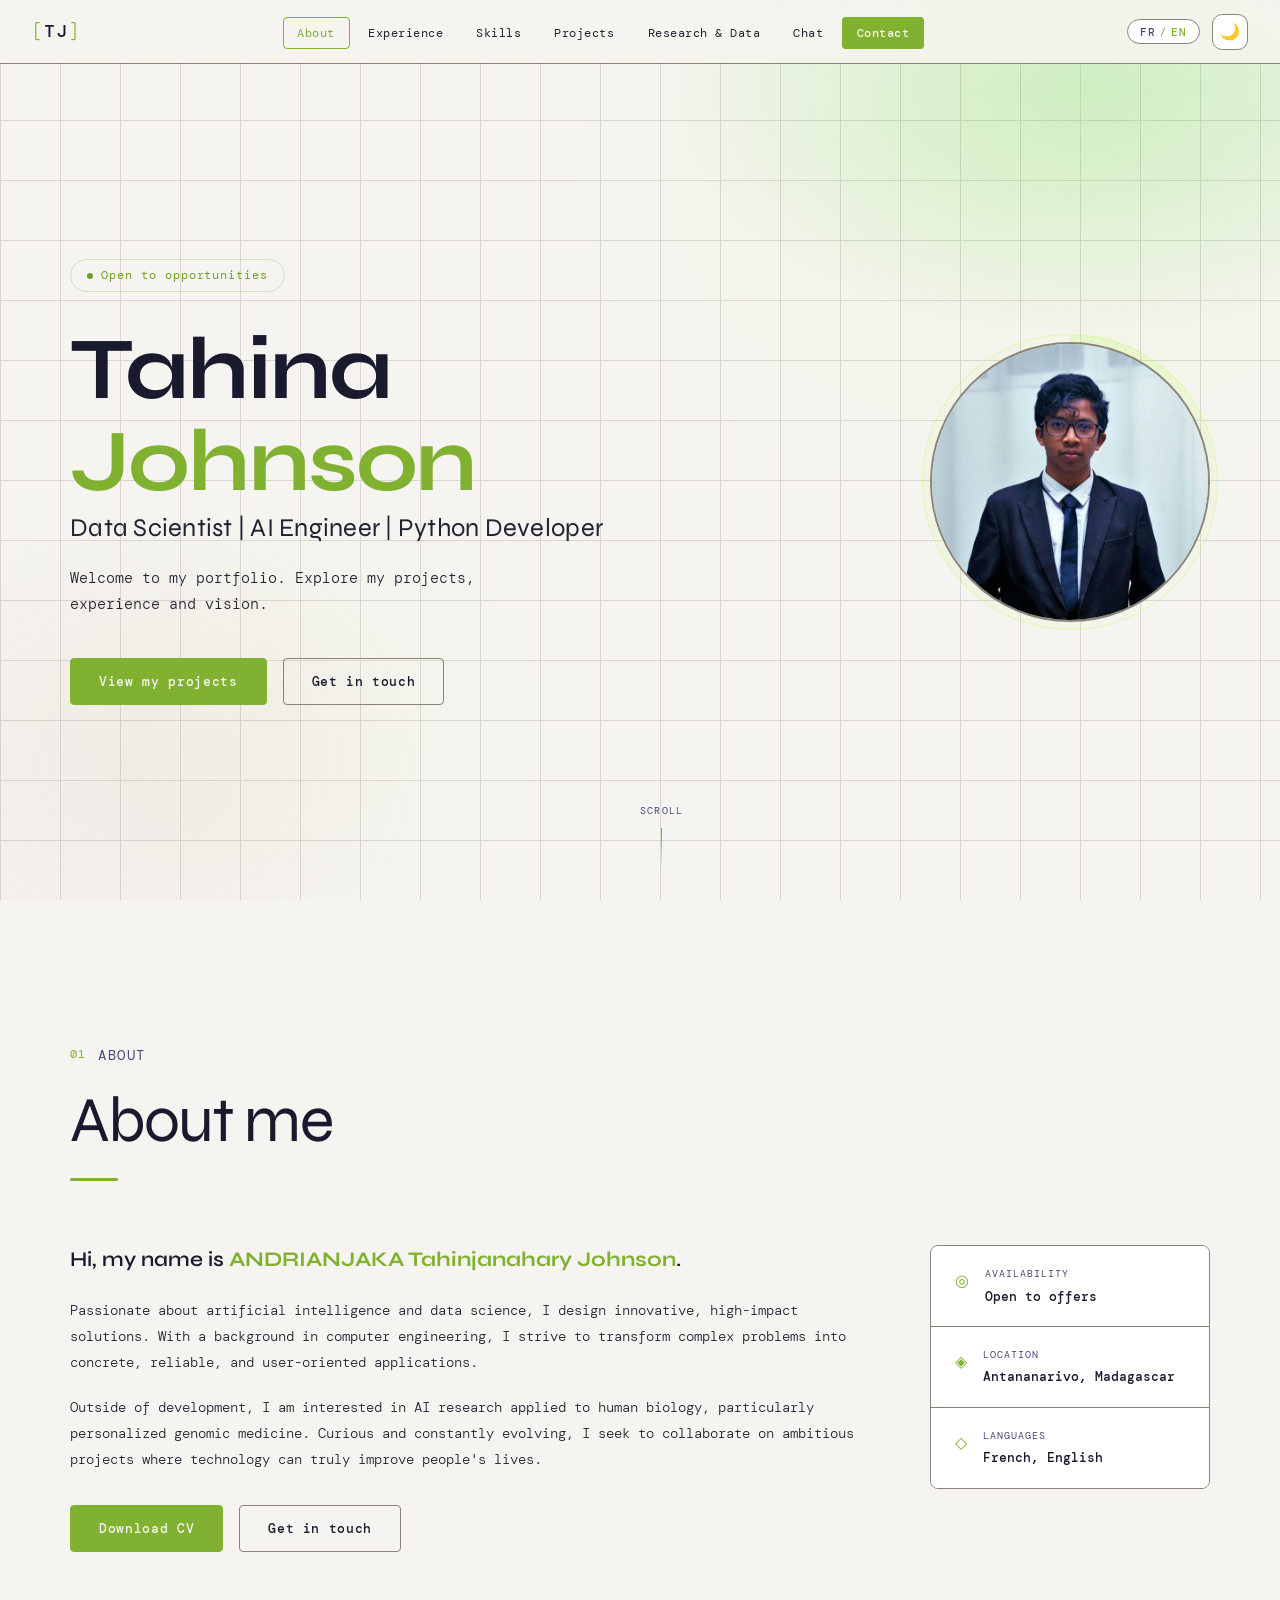
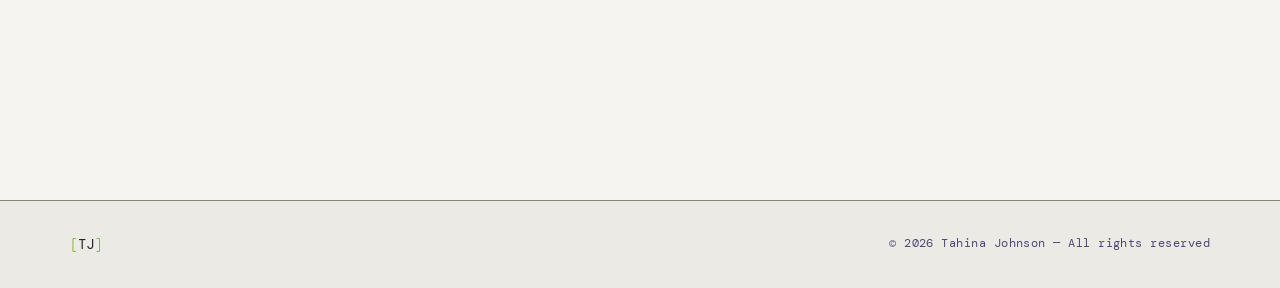
==== commit 63140c95: "fix: title name" ====
--- a/pages/about.html
+++ b/pages/about.html
@@ -3,7 +3,7 @@
 <head>
   <meta charset="UTF-8" />
   <meta name="viewport" content="width=device-width, initial-scale=1.0" />
-  <title>Portfolio — Your Name</title>
+  <title>Tahina Johnson</title>
   <link rel="preconnect" href="https://fonts.googleapis.com" />
   <link rel="preconnect" href="https://fonts.gstatic.com" crossorigin />
   <link href="https://fonts.googleapis.com/css2?family=Syne:wght@400;600;700;800&family=DM+Mono:wght@300;400;500&display=swap" rel="stylesheet" />
